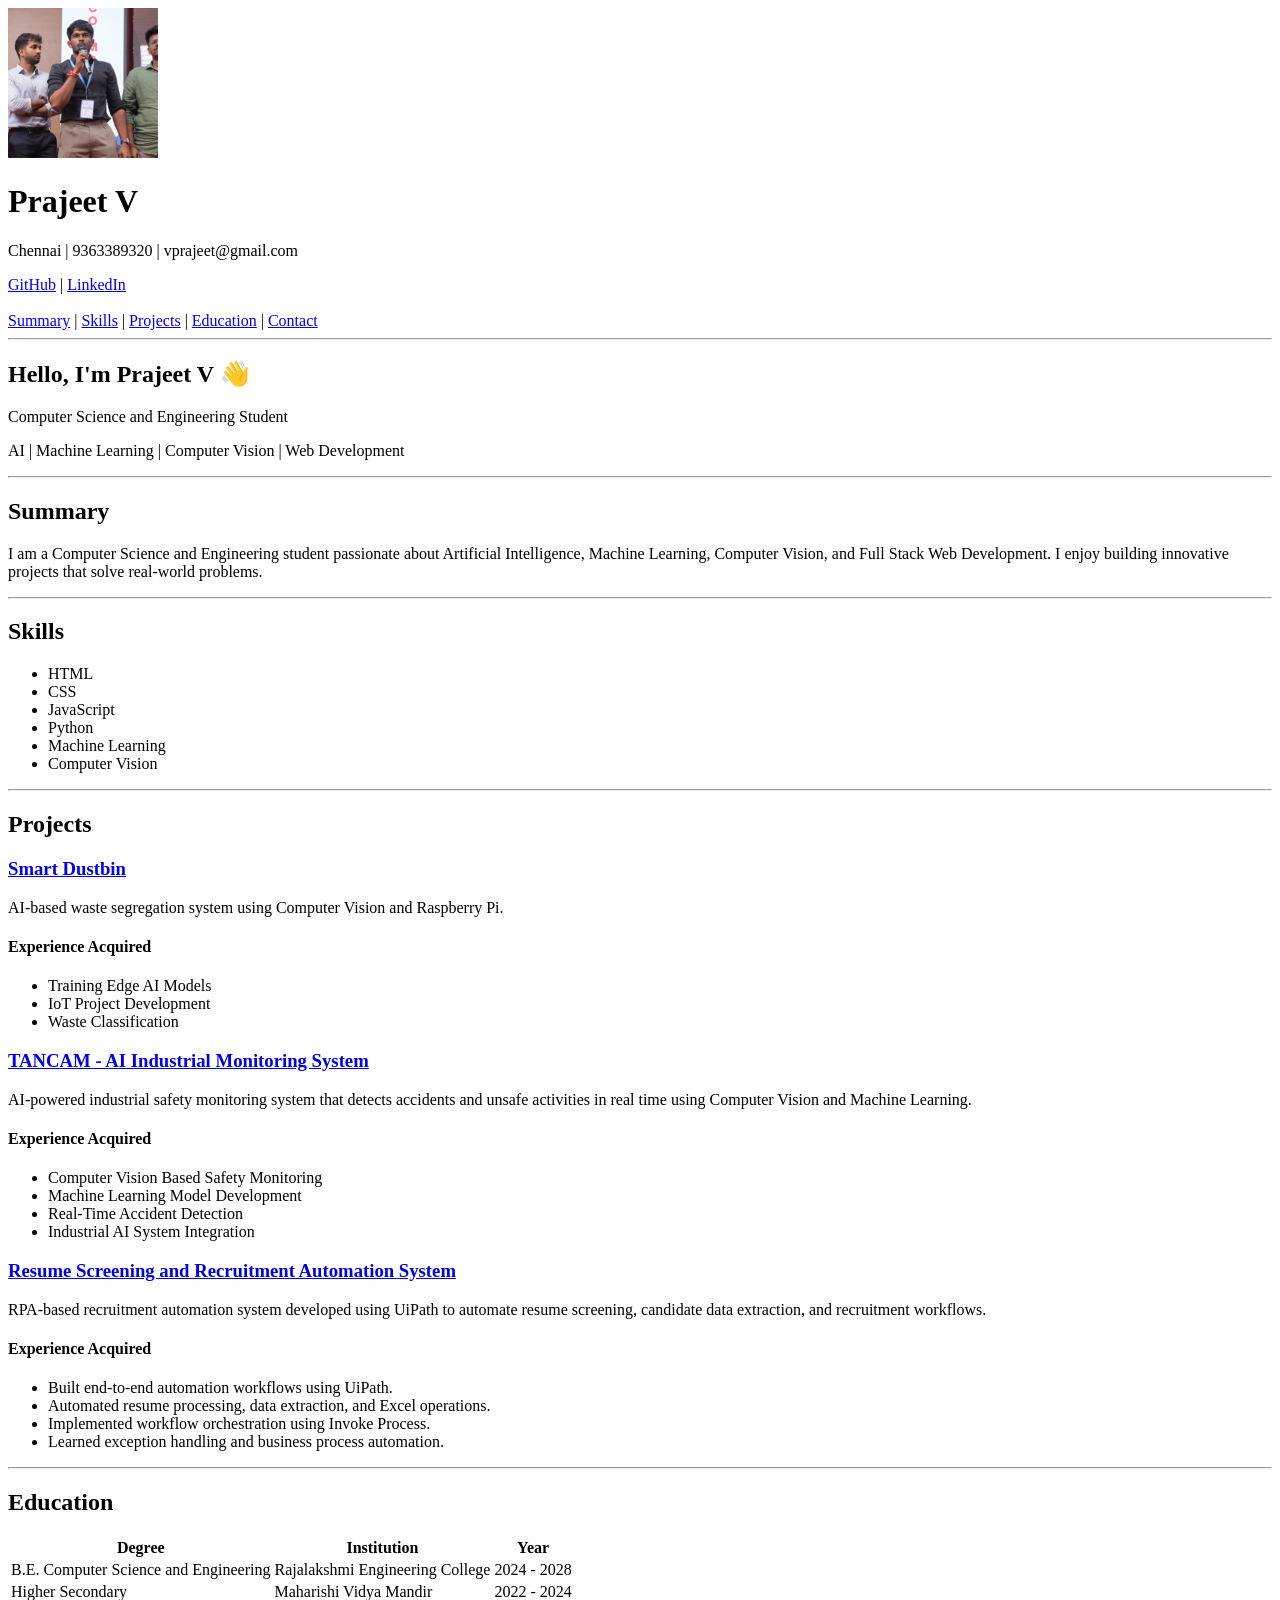
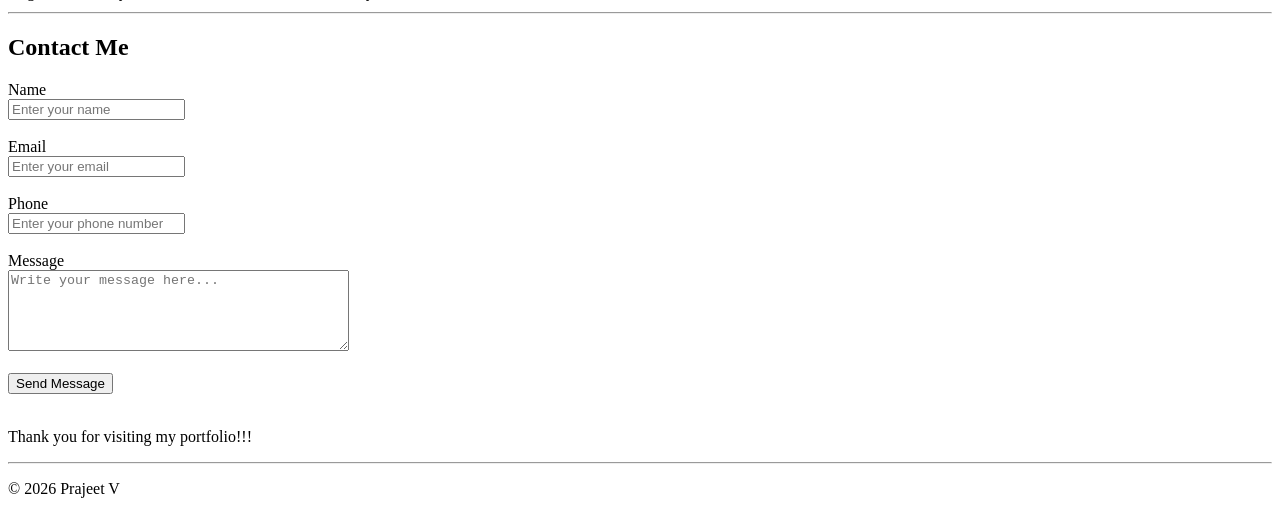
==== TIQWorld/index.html @ 0ac5648c "Add files via upload Day 1-2 Work: 1. Learned HTML Semantics 2. Built Personal Portfolio 3. Pract" ====
<!DOCTYPE html>
<html lang="en">
<head>
    <meta charset="UTF-8">
    <meta name="viewport" content="width=device-width, initial-scale=1.0">
    <title>Prajeet Portfolio</title>
</head>
<body>
    <header>
        <img src="profile.jpg" alt="Prajeet V" width="150">
        <h1>Prajeet V</h1>
        <p>
            Chennai |
            9363389320 |
            vprajeet@gmail.com
        </p>
        <a href="https://github.com/Prajeet2k25" target="_blank">GitHub</a> |
        <a href="https://www.linkedin.com/in/prajeet-v-b7847231b/" target="_blank">LinkedIn</a>
        <br><br>
        <nav>
            <a href="#summary">Summary</a> |
            <a href="#skills">Skills</a> |
            <a href="#projects">Projects</a> |
            <a href="#education">Education</a> |
            <a href="#contact">Contact</a>
        </nav>
        <hr>
    </header>
    <section id="hero">
        <h2>Hello, I'm Prajeet V 👋</h2>
        <p>
            Computer Science and Engineering Student
        </p>
        <p>
            AI | Machine Learning | Computer Vision | Web Development
        </p>
    </section>
    <hr>
    <main>
        <section id="summary">
            <h2>Summary</h2>
            <p>
                I am a Computer Science and Engineering student passionate about
                Artificial Intelligence, Machine Learning, Computer Vision, and
                Full Stack Web Development. I enjoy building innovative projects
                that solve real-world problems.
            </p>
        </section>
        <hr>
        <section id="skills">
            <h2>Skills</h2>
            <ul>
                <li>HTML</li>
                <li>CSS</li>
                <li>JavaScript</li>
                <li>Python</li>
                <li>Machine Learning</li>
                <li>Computer Vision</li>
            </ul>
        </section>
        <hr>
        <section id="projects">
            <h2>Projects</h2>
            <article>
                <a href="https://github.com/Prajeet2k25/AIDB-Project" target="_blank">
                    <h3>Smart Dustbin</h3>
                </a>
                <p>
                    AI-based waste segregation system using Computer Vision and
                    Raspberry Pi.
                </p>
                <h4>Experience Acquired</h4>
                <ul>
                    <li>Training Edge AI Models</li>
                    <li>IoT Project Development</li>
                    <li>Waste Classification</li>
                </ul>
            </article>
            <article>
                <a href="https://github.com/Prajeet2k25/AI-Industrial-Accident-Detection" target="_blank">
                    <h3>TANCAM - AI Industrial Monitoring System</h3>
                </a>
                <p>
                    AI-powered industrial safety monitoring system that detects
                    accidents and unsafe activities in real time using Computer
                    Vision and Machine Learning.
                </p>
                <h4>Experience Acquired</h4>
                <ul>
                    <li>Computer Vision Based Safety Monitoring</li>
                    <li>Machine Learning Model Development</li>
                    <li>Real-Time Accident Detection</li>
                    <li>Industrial AI System Integration</li>
                </ul>
            </article>
            <article>
            <a href="2116240701389.pdf" target="_blank"><h3>Resume Screening and Recruitment Automation System</h3></a>
            <p>
                RPA-based recruitment automation system developed using UiPath to
                automate resume screening, candidate data extraction, and recruitment
                workflows.
            </p>
            <h4>Experience Acquired</h4>
            <ul>
                <li>Built end-to-end automation workflows using UiPath.</li>
                <li>Automated resume processing, data extraction, and Excel operations.</li>
                <li>Implemented workflow orchestration using Invoke Process.</li>
                <li>Learned exception handling and business process automation.</li>
                </ul>
            </article>
        </section>
        <hr>
        <section id="education">
            <h2>Education</h2>
            <table>
                <tr>
                    <th>Degree</th>
                    <th>Institution</th>
                    <th>Year</th>
                </tr>
                <tr>
                    <td>B.E. Computer Science and Engineering</td>
                    <td>Rajalakshmi Engineering College</td>
                    <td>2024 - 2028</td>
                </tr>
                <tr>
                    <td>Higher Secondary</td>
                    <td>Maharishi Vidya Mandir</td>
                    <td>2022 - 2024</td>
                </tr>
            </table>
        </section>
        <hr>
        <section id="contact">
            <h2>Contact Me</h2>
            <form>
                <label for="name">Name</label>
                <br>
                <input
                    type="text"
                    id="name"
                    name="name"
                    placeholder="Enter your name"
                    required>
                <br><br>
                <label for="email">Email</label>
                <br>
                <input
                    type="email"
                    id="email"
                    name="email"
                    placeholder="Enter your email"
                    required>
                <br><br>
                <label for="phone">Phone</label>
                <br>
                <input
                    type="tel"
                    id="phone"
                    name="phone"
                    placeholder="Enter your phone number"
                    required>
                <br><br>
                <label for="message">Message</label>
                <br>
                <textarea
                    id="message"
                    name="message"
                    rows="5"
                    cols="40"
                    placeholder="Write your message here..."
                    required></textarea>
                <br><br>
                <input type="submit" value="Send Message">
            </form>
        </section>
    </main>
    <br>
    <p>
        Thank you for visiting my portfolio!!!
    </p>
    <footer>
        <hr>
        <p>
            &copy; 2026 Prajeet V
        </p>
    </footer>
</body>
</html>
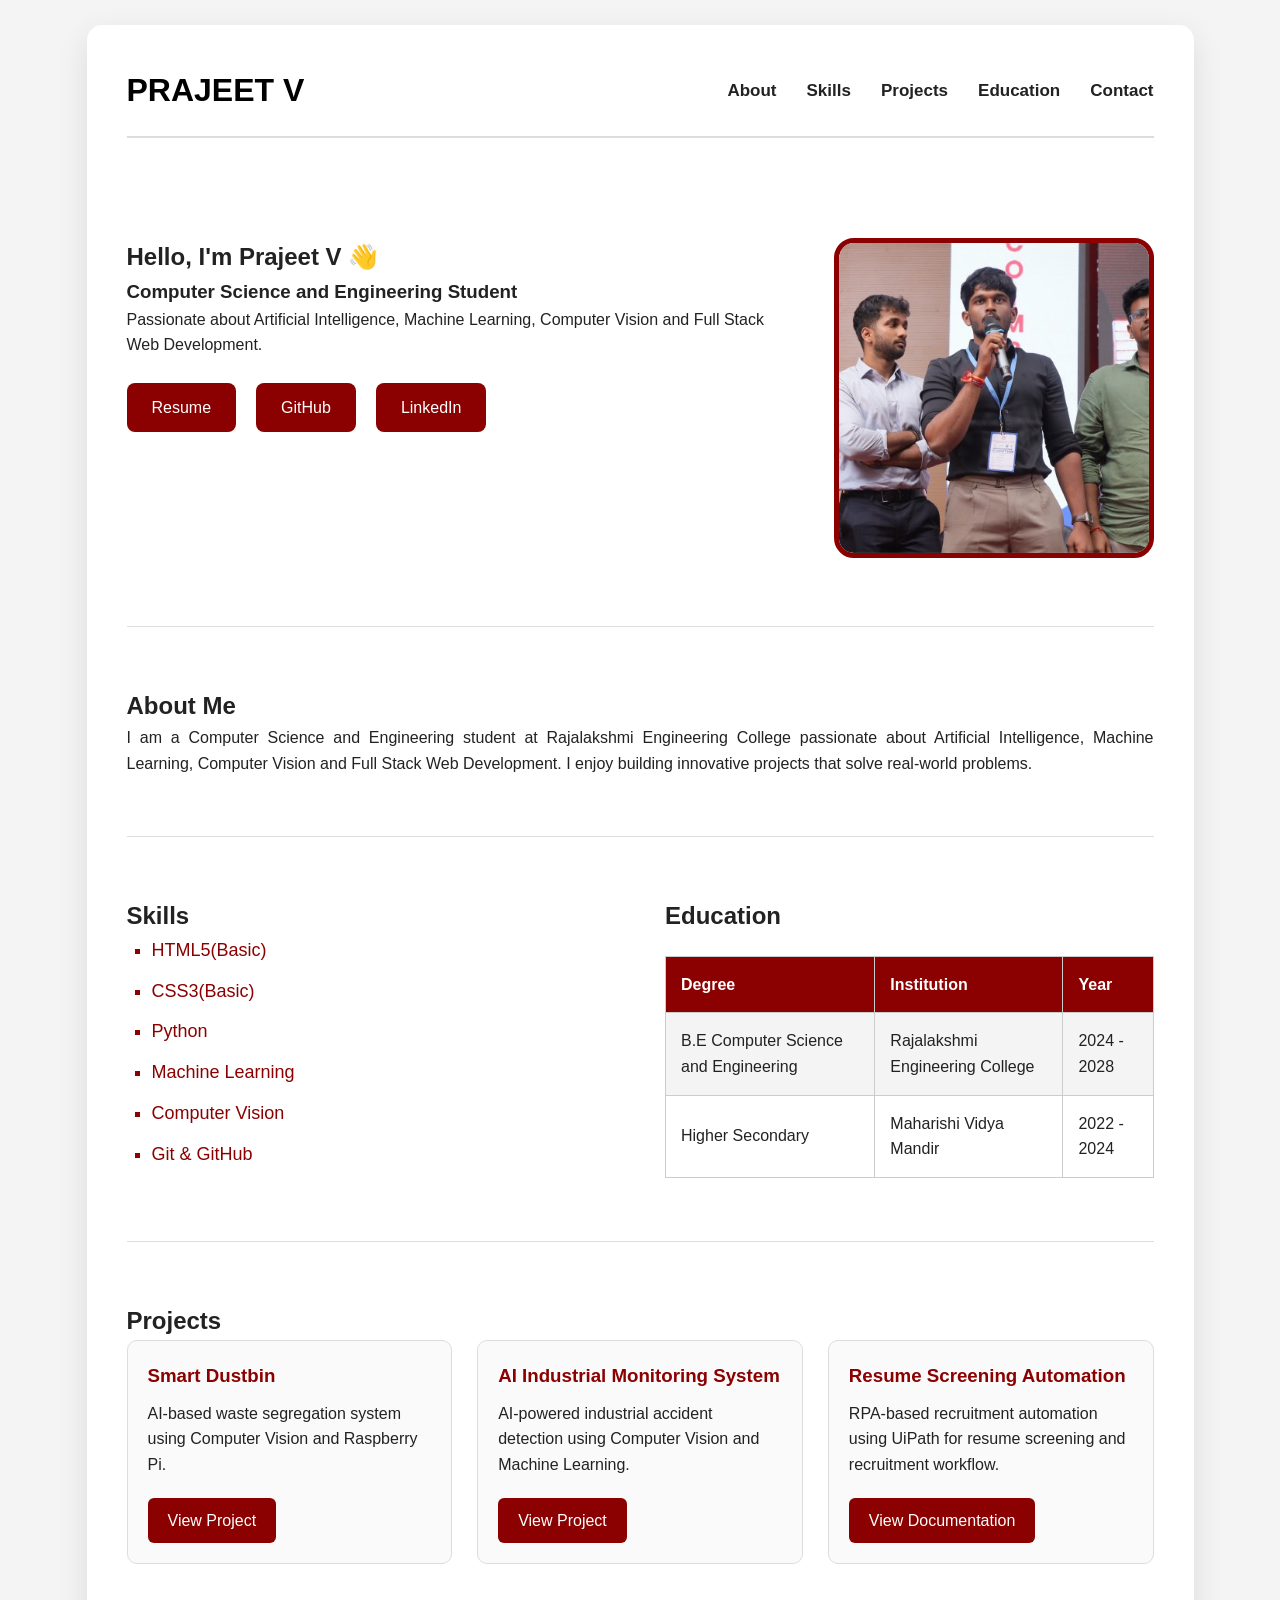
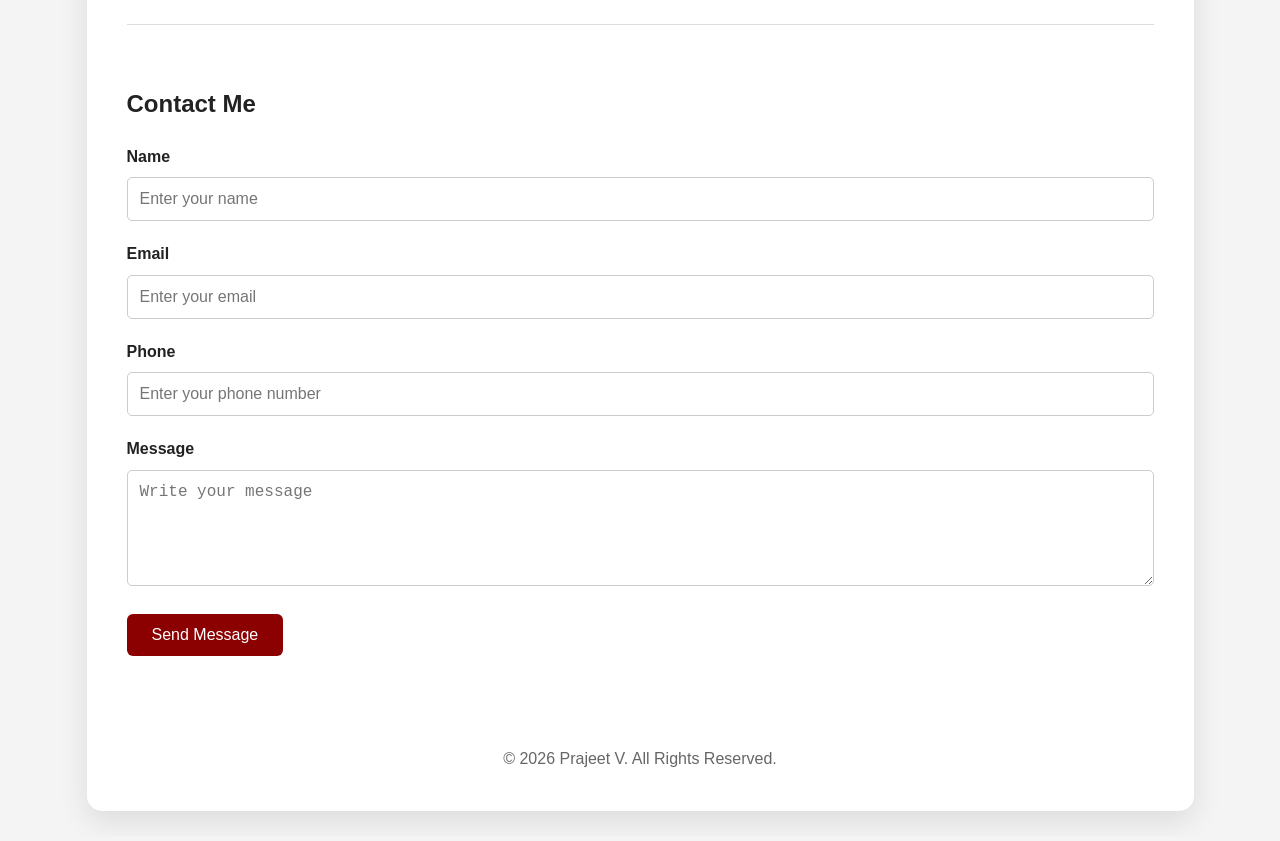
==== commit 72d870f6: "Day (5-6)" ====
--- a/TIQWorld/index.html
+++ b/TIQWorld/index.html
@@ -4,186 +4,128 @@
     <meta charset="UTF-8">
     <meta name="viewport" content="width=device-width, initial-scale=1.0">
     <title>Prajeet Portfolio</title>
+    <link rel="stylesheet" href="jeet.css">
 </head>
 <body>
-    <header>
-        <img src="profile.jpg" alt="Prajeet V" width="150">
-        <h1>Prajeet V</h1>
-        <p>
-            Chennai |
-            9363389320 |
-            vprajeet@gmail.com
-        </p>
-        <a href="https://github.com/Prajeet2k25" target="_blank">GitHub</a> |
-        <a href="https://www.linkedin.com/in/prajeet-v-b7847231b/" target="_blank">LinkedIn</a>
-        <br><br>
-        <nav>
-            <a href="#summary">Summary</a> |
-            <a href="#skills">Skills</a> |
-            <a href="#projects">Projects</a> |
-            <a href="#education">Education</a> |
-            <a href="#contact">Contact</a>
-        </nav>
-        <hr>
-    </header>
-    <section id="hero">
-        <h2>Hello, I'm Prajeet V 👋</h2>
-        <p>
-            Computer Science and Engineering Student
-        </p>
-        <p>
-            AI | Machine Learning | Computer Vision | Web Development
-        </p>
-    </section>
-    <hr>
-    <main>
-        <section id="summary">
-            <h2>Summary</h2>
-            <p>
-                I am a Computer Science and Engineering student passionate about
-                Artificial Intelligence, Machine Learning, Computer Vision, and
-                Full Stack Web Development. I enjoy building innovative projects
-                that solve real-world problems.
-            </p>
-        </section>
-        <hr>
-        <section id="skills">
-            <h2>Skills</h2>
-            <ul>
-                <li>HTML</li>
-                <li>CSS</li>
-                <li>JavaScript</li>
-                <li>Python</li>
-                <li>Machine Learning</li>
-                <li>Computer Vision</li>
-            </ul>
-        </section>
-        <hr>
-        <section id="projects">
-            <h2>Projects</h2>
-            <article>
-                <a href="https://github.com/Prajeet2k25/AIDB-Project" target="_blank">
-                    <h3>Smart Dustbin</h3>
-                </a>
-                <p>
-                    AI-based waste segregation system using Computer Vision and
-                    Raspberry Pi.
-                </p>
-                <h4>Experience Acquired</h4>
+    <div class="container">
+        <header>
+            <div class="logo">
+                <h2>PRAJEET V</h2>
+            </div>
+            <nav>
                 <ul>
-                    <li>Training Edge AI Models</li>
-                    <li>IoT Project Development</li>
-                    <li>Waste Classification</li>
+                    <li><a href="#about">About</a></li>
+                    <li><a href="#skills">Skills</a></li>
+                    <li><a href="#projects">Projects</a></li>
+                    <li><a href="#education">Education</a></li>
+                    <li><a href="#contact">Contact</a></li>
                 </ul>
-            </article>
-            <article>
-                <a href="https://github.com/Prajeet2k25/AI-Industrial-Accident-Detection" target="_blank">
-                    <h3>TANCAM - AI Industrial Monitoring System</h3>
-                </a>
-                <p>
-                    AI-powered industrial safety monitoring system that detects
-                    accidents and unsafe activities in real time using Computer
-                    Vision and Machine Learning.
-                </p>
-                <h4>Experience Acquired</h4>
-                <ul>
-                    <li>Computer Vision Based Safety Monitoring</li>
-                    <li>Machine Learning Model Development</li>
-                    <li>Real-Time Accident Detection</li>
-                    <li>Industrial AI System Integration</li>
-                </ul>
-            </article>
-            <article>
-            <a href="2116240701389.pdf" target="_blank"><h3>Resume Screening and Recruitment Automation System</h3></a>
-            <p>
-                RPA-based recruitment automation system developed using UiPath to
-                automate resume screening, candidate data extraction, and recruitment
-                workflows.
-            </p>
-            <h4>Experience Acquired</h4>
-            <ul>
-                <li>Built end-to-end automation workflows using UiPath.</li>
-                <li>Automated resume processing, data extraction, and Excel operations.</li>
-                <li>Implemented workflow orchestration using Invoke Process.</li>
-                <li>Learned exception handling and business process automation.</li>
-                </ul>
-            </article>
-        </section>
-        <hr>
-        <section id="education">
-            <h2>Education</h2>
-            <table>
-                <tr>
-                    <th>Degree</th>
-                    <th>Institution</th>
-                    <th>Year</th>
-                </tr>
-                <tr>
-                    <td>B.E. Computer Science and Engineering</td>
-                    <td>Rajalakshmi Engineering College</td>
-                    <td>2024 - 2028</td>
-                </tr>
-                <tr>
-                    <td>Higher Secondary</td>
-                    <td>Maharishi Vidya Mandir</td>
-                    <td>2022 - 2024</td>
-                </tr>
-            </table>
-        </section>
-        <hr>
-        <section id="contact">
-            <h2>Contact Me</h2>
-            <form>
-                <label for="name">Name</label>
-                <br>
-                <input
-                    type="text"
-                    id="name"
-                    name="name"
-                    placeholder="Enter your name"
-                    required>
-                <br><br>
-                <label for="email">Email</label>
-                <br>
-                <input
-                    type="email"
-                    id="email"
-                    name="email"
-                    placeholder="Enter your email"
-                    required>
-                <br><br>
-                <label for="phone">Phone</label>
-                <br>
-                <input
-                    type="tel"
-                    id="phone"
-                    name="phone"
-                    placeholder="Enter your phone number"
-                    required>
-                <br><br>
-                <label for="message">Message</label>
-                <br>
-                <textarea
-                    id="message"
-                    name="message"
-                    rows="5"
-                    cols="40"
-                    placeholder="Write your message here..."
-                    required></textarea>
-                <br><br>
-                <input type="submit" value="Send Message">
-            </form>
-        </section>
-    </main>
-    <br>
-    <p>
-        Thank you for visiting my portfolio!!!
-    </p>
-    <footer>
-        <hr>
-        <p>
-            &copy; 2026 Prajeet V
-        </p>
-    </footer>
+            </nav>
+        </header>
+
+        <main>
+            <section id="hero">
+                <div class="hero-content">
+                    <h1>Hello, I'm Prajeet V 👋</h1>
+                    <h3>Computer Science and Engineering Student</h3>
+                    <p>Passionate about Artificial Intelligence, Machine Learning, Computer Vision and Full Stack Web Development.</p>
+                    <div class="hero-buttons">
+                        <a href="prajeet resume .pdf" target="_blank">Resume</a>
+                        <a href="https://github.com/Prajeet2k25" target="_blank">GitHub</a>
+                        <a href="https://www.linkedin.com/in/prajeet-v-b7847231b/" target="_blank">LinkedIn</a>
+                    </div>
+                </div>
+                <div class="hero-image">
+                    <img src="profile.jpg" alt="Prajeet V">
+                </div>
+            </section>
+
+            <section id="about">
+                <h2>About Me</h2>
+                <p>I am a Computer Science and Engineering student at Rajalakshmi Engineering College passionate about Artificial Intelligence, Machine Learning, Computer Vision and Full Stack Web Development. I enjoy building innovative projects that solve real-world problems.</p>
+            </section>
+
+            <section id="skills-education">
+                <div class="skills" id="skills">
+                    <h2>Skills</h2>
+                    <ul>
+                        <li>HTML5(Basic)</li>
+                        <li>CSS3(Basic)</li>
+                        <li>Python</li>
+                        <li>Machine Learning</li>
+                        <li>Computer Vision</li>
+                        <li>Git & GitHub</li>
+                    </ul>
+                </div>
+
+                <div class="education" id="education">
+                    <h2>Education</h2>
+                    <table>
+                        <tr>
+                            <th>Degree</th>
+                            <th>Institution</th>
+                            <th>Year</th>
+                        </tr>
+                        <tr>
+                            <td>B.E Computer Science and Engineering</td>
+                            <td>Rajalakshmi Engineering College</td>
+                            <td>2024 - 2028</td>
+                        </tr>
+                        <tr>
+                            <td>Higher Secondary</td>
+                            <td>Maharishi Vidya Mandir</td>
+                            <td>2022 - 2024</td>
+                        </tr>
+                    </table>
+                </div>
+            </section>
+
+            <section id="projects">
+                <h2>Projects</h2>
+                <div class="project-container">
+                    <article class="project-card">
+                        <h3>Smart Dustbin</h3>
+                        <p>AI-based waste segregation system using Computer Vision and Raspberry Pi.</p>
+                        <a href="https://github.com/Prajeet2k25/AIDB-Project" target="_blank">View Project</a>
+                    </article>
+
+                    <article class="project-card">
+                        <h3>AI Industrial Monitoring System</h3>
+                        <p>AI-powered industrial accident detection using Computer Vision and Machine Learning.</p>
+                        <a href="https://github.com/Prajeet2k25/AI-Industrial-Accident-Detection" target="_blank">View Project</a>
+                    </article>
+
+                    <article class="project-card">
+                        <h3>Resume Screening Automation</h3>
+                        <p>RPA-based recruitment automation using UiPath for resume screening and recruitment workflow.</p>
+                        <a href="2116240701389.pdf" target="_blank">View Documentation</a>
+                    </article>
+                </div>
+            </section>
+
+            <section id="contact">
+                <h2>Contact Me</h2>
+                <form>
+                    <label>Name</label>
+                    <input type="text" placeholder="Enter your name">
+
+                    <label>Email</label>
+                    <input type="email" placeholder="Enter your email">
+
+                    <label>Phone</label>
+                    <input type="tel" placeholder="Enter your phone number">
+
+                    <label>Message</label>
+                    <textarea rows="5" placeholder="Write your message"></textarea>
+
+                    <button type="submit">Send Message</button>
+                </form>
+            </section>
+        </main>
+
+        <footer>
+            <p>© 2026 Prajeet V. All Rights Reserved.</p>
+        </footer>
+    </div>
 </body>
 </html>
--- a/TIQWorld/jeet.css
+++ b/TIQWorld/jeet.css
@@ -0,0 +1,326 @@
+*{
+    margin:0;
+    padding:0px;
+    box-sizing:border-box;
+}
+
+html{
+    scroll-behavior: smooth;
+}
+
+body{
+    font-family:'Segoe UI', Tahoma, Geneva, Verdana, sans-serif;
+    background:#f4f4f4;
+    color:#222;
+    line-height: 1.6;
+    padding:25px;
+}
+
+.container{
+    width:90%;
+    max-width: 1200px;
+    margin:auto;
+    background: #ffffff;
+    border-radius: 15px;
+    padding: 40px;
+    box-shadow: 0 10px 30px rgba(0,0,0,0.1);
+}
+
+header{
+    display:flex;
+    justify-content: space-between;
+    align-items: center;
+    border-bottom: 2px solid #dcdcdc;
+    padding-bottom: 20px;
+    margin-bottom: 40px;
+    flex-wrap: wrap;
+}
+
+.logo h2{
+    color:#000000;
+    font-size: 32px;
+}
+
+nav ul{
+    display:flex;
+    list-style:none;
+    gap:30px;
+    flex-wrap: wrap;
+}
+
+nav a{
+    text-decoration: none;
+    color:#222;
+    font-size:17px;
+    font-weight:600;
+    transition: 0.3s;
+}
+
+nav a:hover{
+    color: #CB2957;
+    font-size: 18px;
+
+}
+
+section{
+    padding:60px 0;
+    border-bottom:1px solid #dddddd;
+}
+
+section:last-child{
+    border-bottom: none;
+}
+
+#hero{
+    display:flex;
+    justify-content:space-between;
+    align-items:centre;
+    flex-wrap:wrap;
+    gap:60px;
+}
+
+.hero-content{
+    flex:1; 
+}
+
+.hero-image img{
+    width:320px;
+    height:320px;
+    object-fit:cover;
+    border-radius:20px;
+    border:5px solid #8B0000;
+}
+
+.hero-buttons{
+    display:flex;
+    gap:20px;
+    margin-top: 25px;
+    flex-wrap: wrap;
+}
+
+.hero-buttons a{
+    text-decoration: none;
+    background:#8B0000;
+    color:white;
+    padding:12px 25px;
+    border-radius: 8px;
+    transition:0.3s;
+}
+
+.hero-button a:hover{
+    background: #a30000;
+}
+
+#about p{
+    text-align:justify;
+}
+
+#skills-education{
+    display:flex;
+    gap:50px;
+    flex-wrap: wrap;
+}
+
+.skills{
+    flex:1;
+}
+
+.education{
+    flex:1;
+}
+
+.input{
+    width:100%;
+    padding:10px;
+}
+
+.textarea{
+    width:100%;
+    padding:10px;
+}
+
+.select{
+    width:100%;
+    padding:10px;
+}
+
+.skills ul{
+    list-style:square;
+    padding-left:25px;
+    color:#8B0000
+}
+
+.skills li{
+    margin-bottom:12px;
+    font-size:18px;
+}
+
+table{
+    width:100%;
+    border-collapse:collapse;
+    margin-top:20px;
+}
+
+table{
+    width:100%;
+    border-collapse: collapse;
+    margin-top:20px;
+}
+
+th{
+    background:#8B0000;
+    color:white;
+}
+
+th{
+    border:1px solid #cccccc;
+    padding:15px;
+    text-align:left;
+}
+
+td{
+    border:1px solid #cccccc;
+    padding:15px;
+    text-align:left;
+}
+
+tr:nth-child(even){
+    background:#f4f4f4;
+}
+
+.project-container{
+    display:flex;
+    gap:25px;
+    flex-wrap:wrap;
+}
+
+.project-card{
+    flex:1;
+    min-width:280px;
+    background:#fafafa;
+    border:1px solid #dddddd;
+    border-radius:10px;
+    padding:20px;
+    transition:0.3s;
+}
+
+.project-card:hover{
+    transform:translateY(-5px);
+    box-shadow:0 8px 20px rgba(0,0,0,0.15);
+}
+
+.project-card h3{
+    color:#8B0000;
+    margin-bottom:10px;
+}
+
+.project-card p{
+    margin-bottom:20px;
+}
+
+.project-card a{
+    text-decoration:none;
+    background:#8B0000;
+    color:white;
+    padding:10px 20px;
+    border-radius:6px;
+    display:inline-block;
+    transition:0.3s;
+}
+
+.project-card a:hover{
+    background:#a30000;
+}
+
+form{
+    margin-top:20px;
+}
+
+label{
+    display:block;
+    font-weight:600;
+    margin-bottom:8px;
+}
+
+input{
+    width:100%;
+    padding:12px;
+    margin-bottom:20px;
+    border:1px solid #cccccc;
+    border-radius:5px;
+    font-size:16px;
+}
+
+textarea{
+    width:100%;
+    padding:12px;
+    margin-bottom:20px;
+    border:1px solid #cccccc;
+    border-radius:5px;
+    font-size:16px;
+    resize:vertical;
+}
+
+button{
+    background:#8B0000;
+    color:white;
+    border:none;
+    padding:12px 25px;
+    border-radius:6px;
+    cursor:pointer;
+    font-size:16px;
+    transition:0.3s;
+}
+
+button:hover{
+    background:#a30000;
+}
+
+footer{
+    text-align:center;
+    padding-top:30px;
+    color:#666666;
+    font-size:16px;
+}
+
+@media(max-width:900px){
+
+    header{
+        justify-content:center;
+        gap:20px;
+    }
+
+    nav ul{
+        justify-content:center;
+    }
+
+    #hero{
+        justify-content:center;
+        text-align:center;
+    }
+
+    .hero-buttons{
+        justify-content:center;
+    }
+
+    #skills-education{
+        justify-content:center;
+    }
+
+    .project-container{
+        justify-content:center;
+    }
+
+    .hero-image img{
+        width:250px;
+        height:250px;
+    }
+
+    h1{
+        font-size:36px;
+    }
+
+    h2{
+        font-size:28px;
+    }
+}
